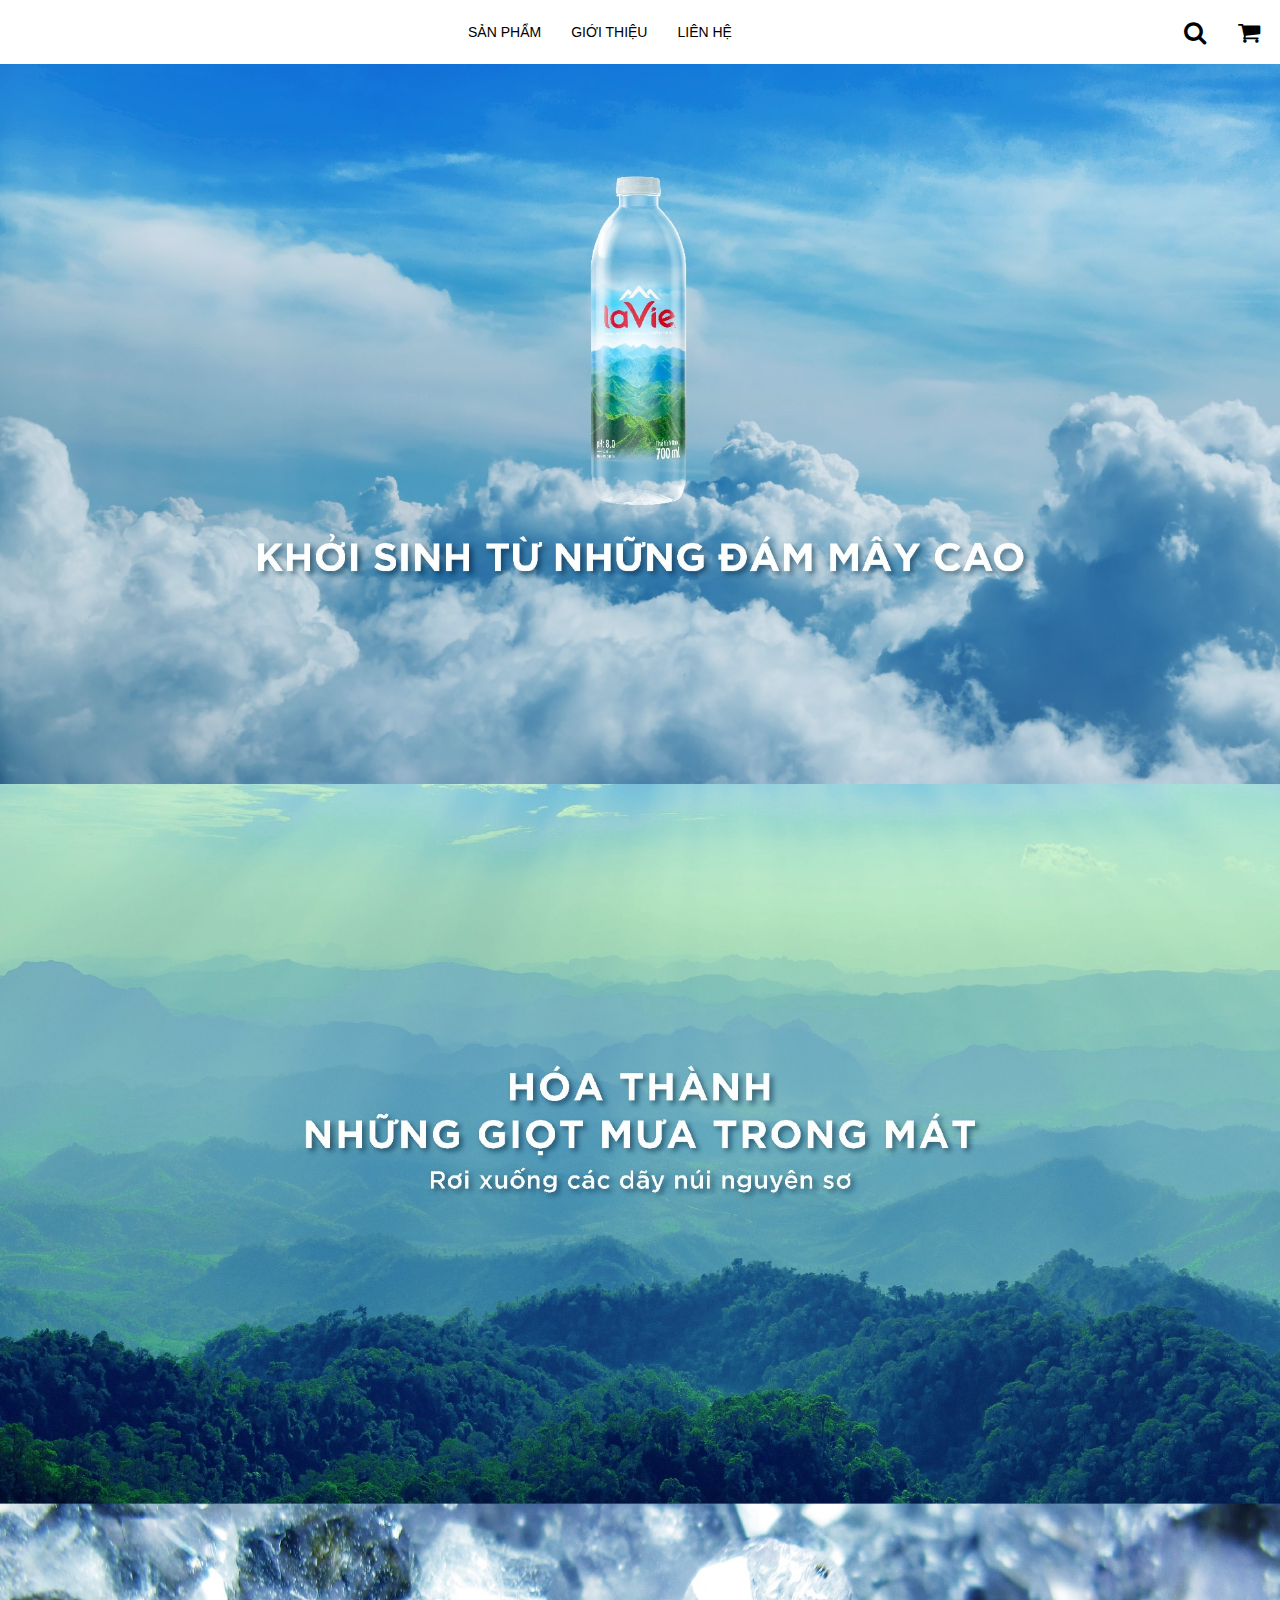
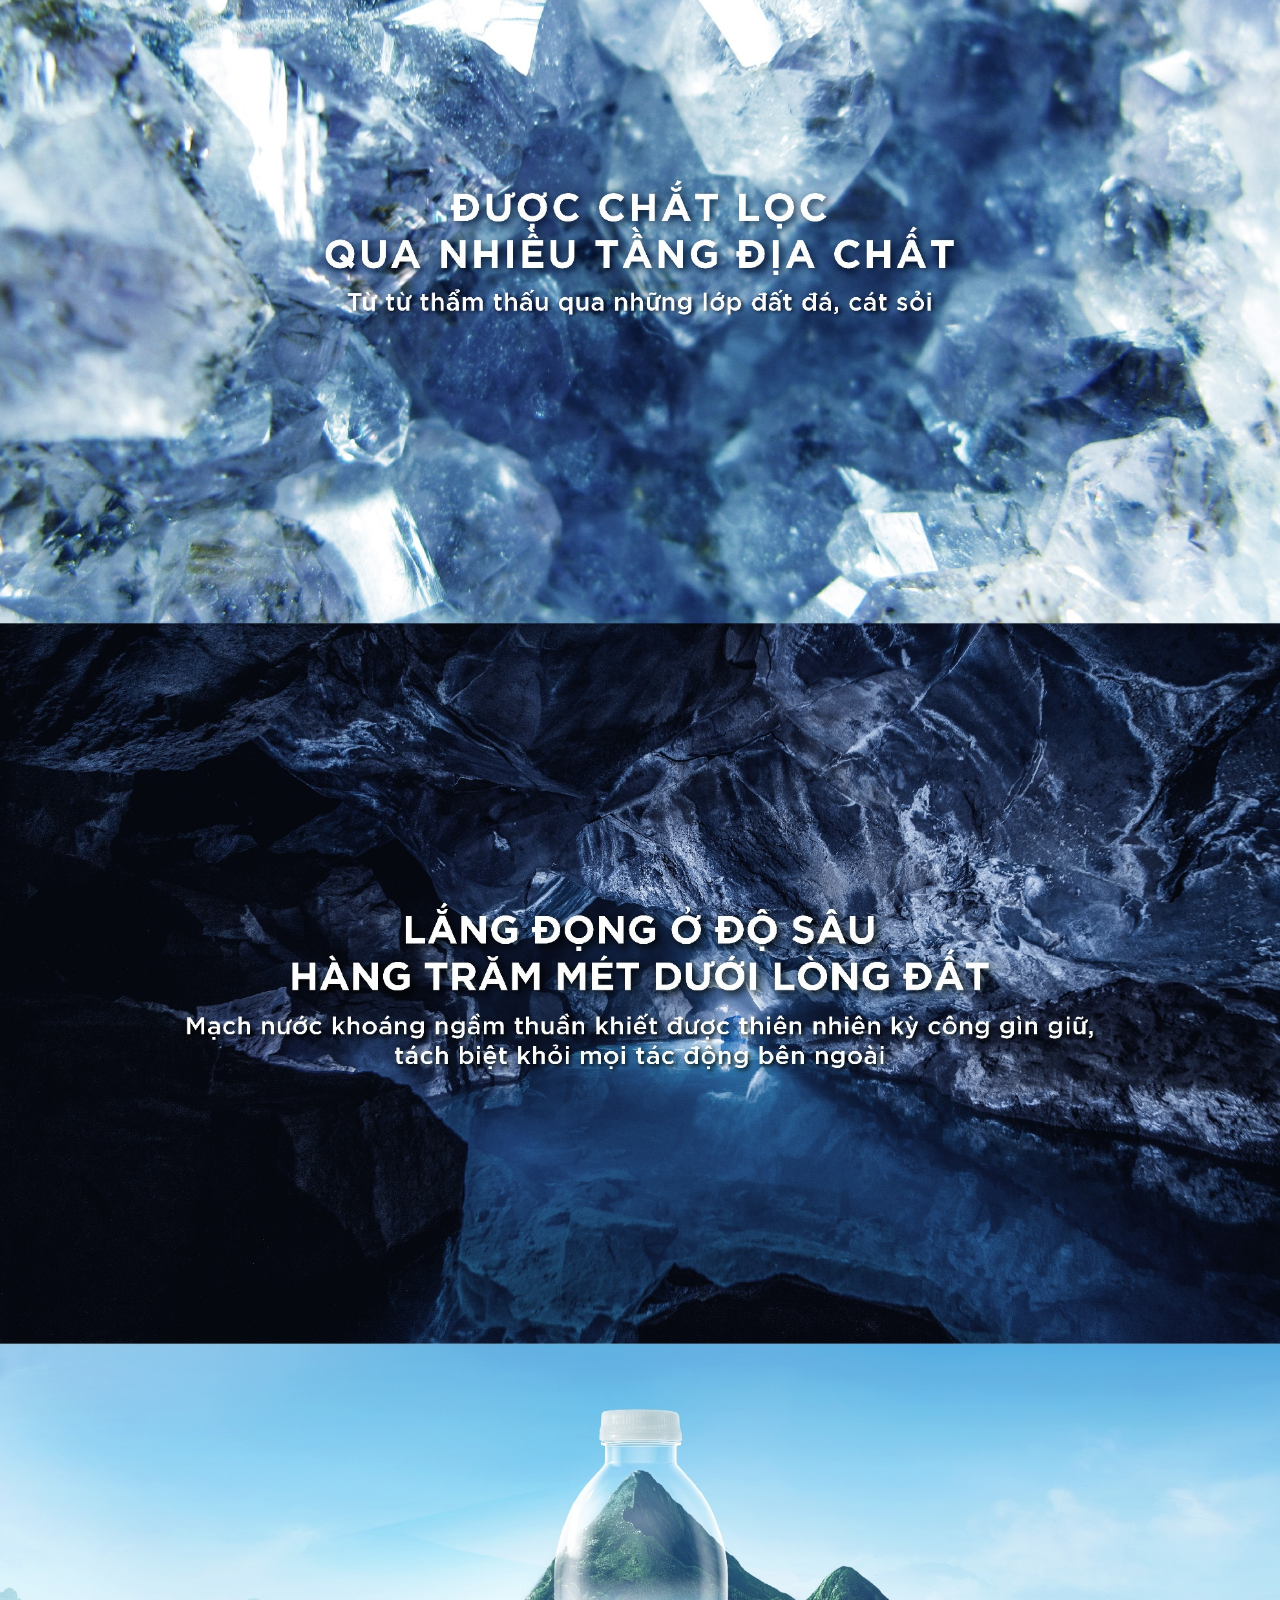
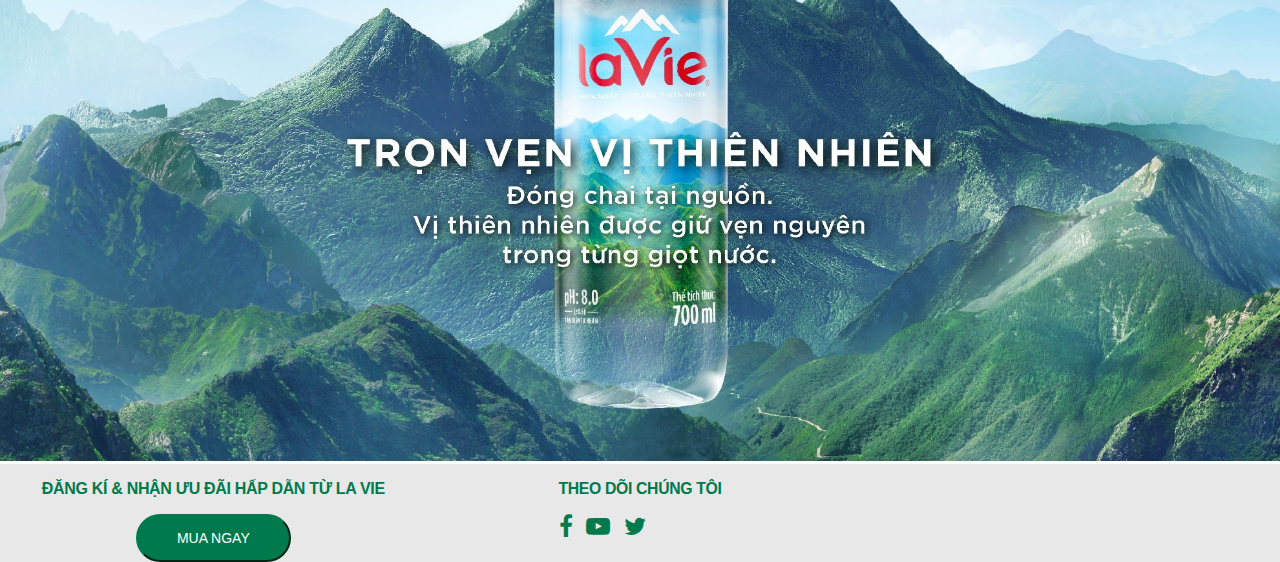
==== about.html @ 6d59ee2c "contact" ====
<!DOCTYPE html>
<html lang="en">
  <head>
    <meta charset="UTF-8" />
    <meta http-equiv="X-UA-Compatible" content="IE=edge" />
    <meta name="viewport" content="width=device-width, initial-scale=1.0" />
    <title>About</title>
    <link rel="stylesheet" href="footer.html" />
    <link rel="stylesheet" href="header.html" />
  </head>

  <body>
    <div include-html="header.html"></div>
    <img src="images/LaVie_bannerWeb_VE-06.jpg" alt="" style="width: 100%" />
    <div include-html="footer.html"></div>
  </body>
  <script src="js/script.js"></script>
</html>
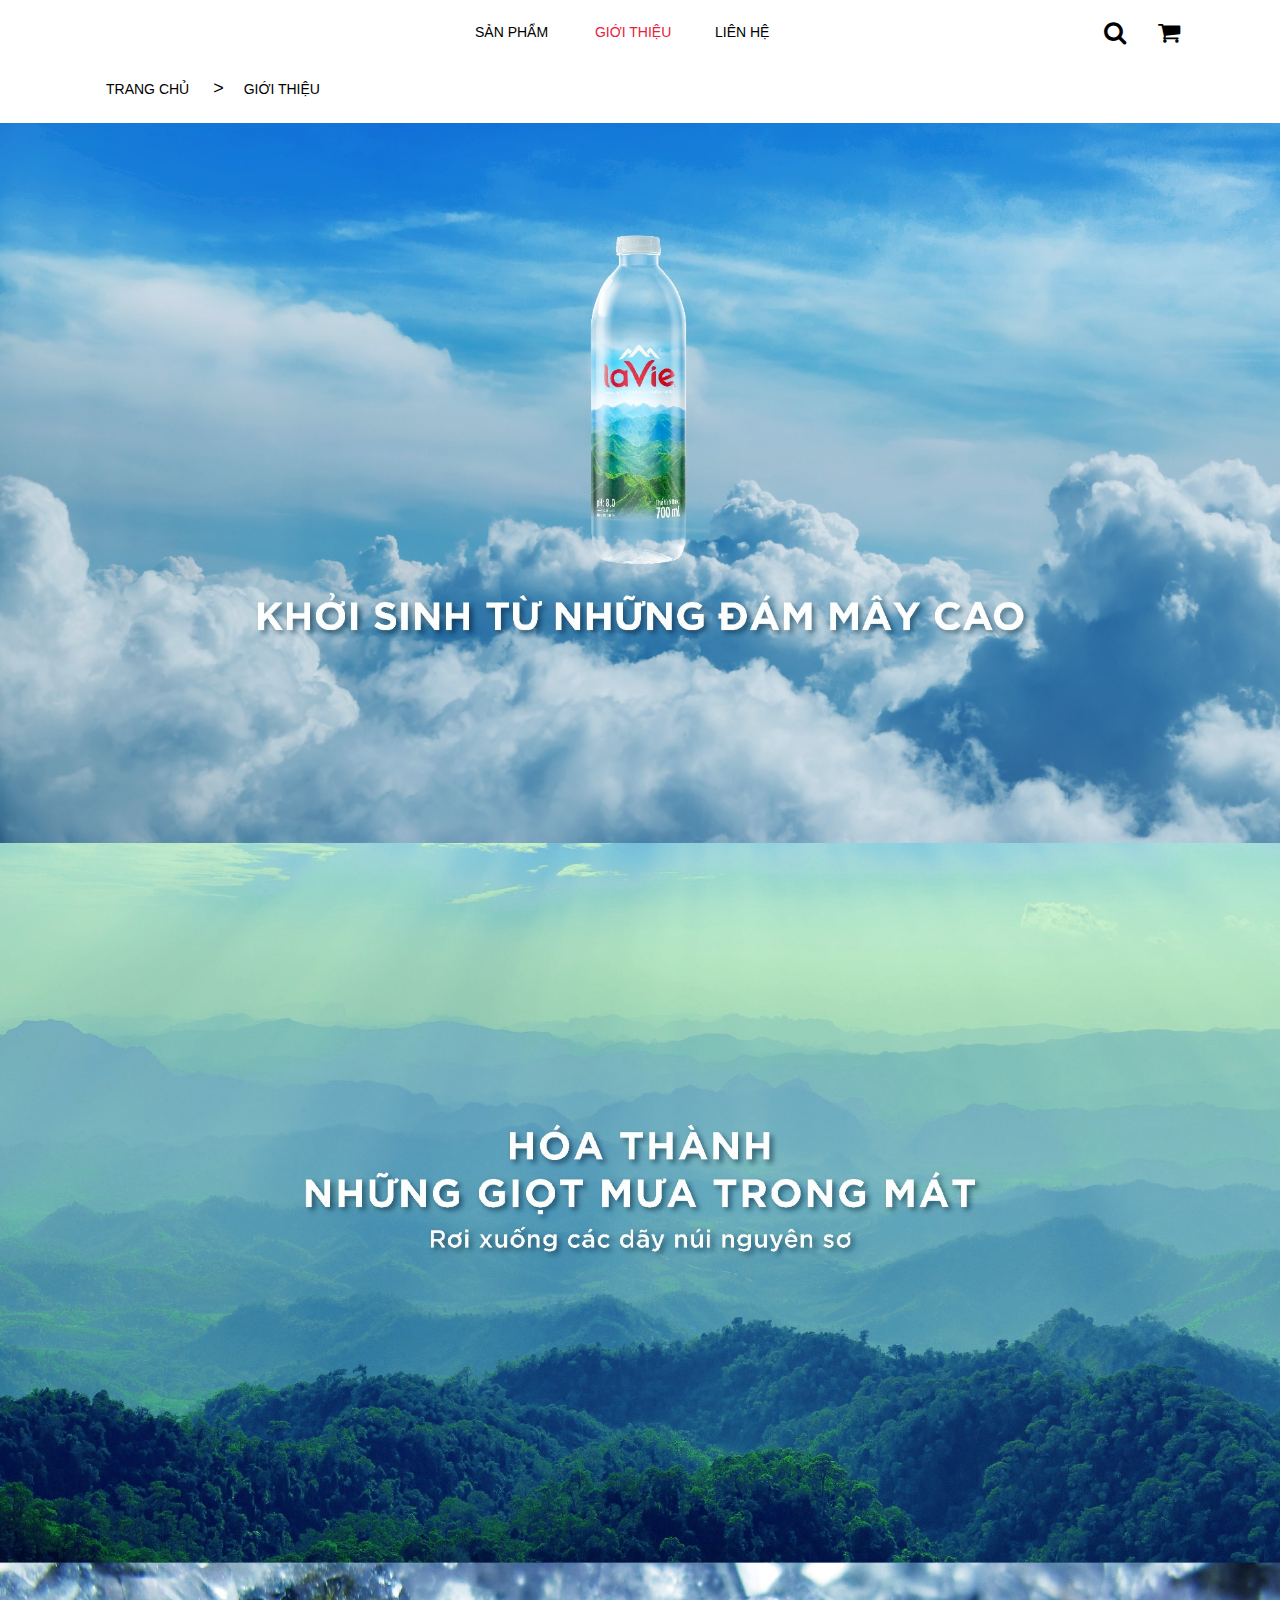
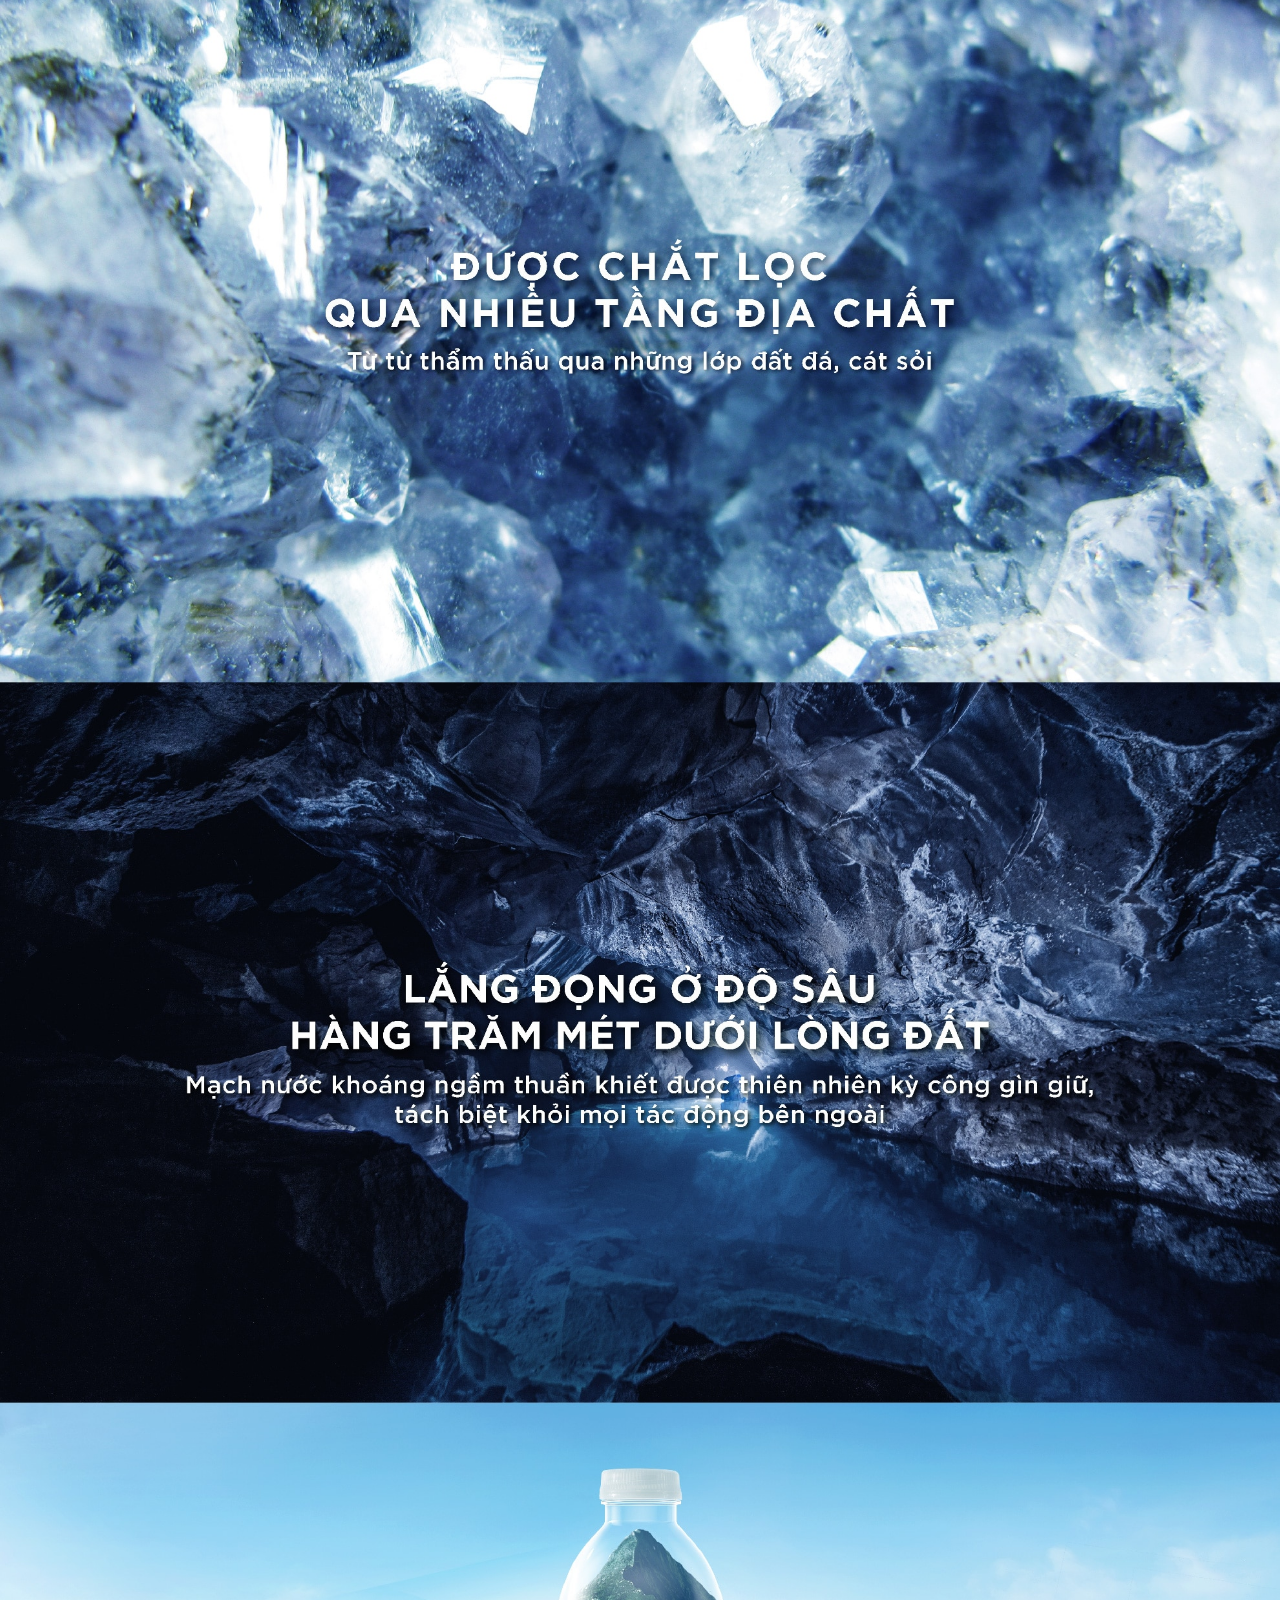
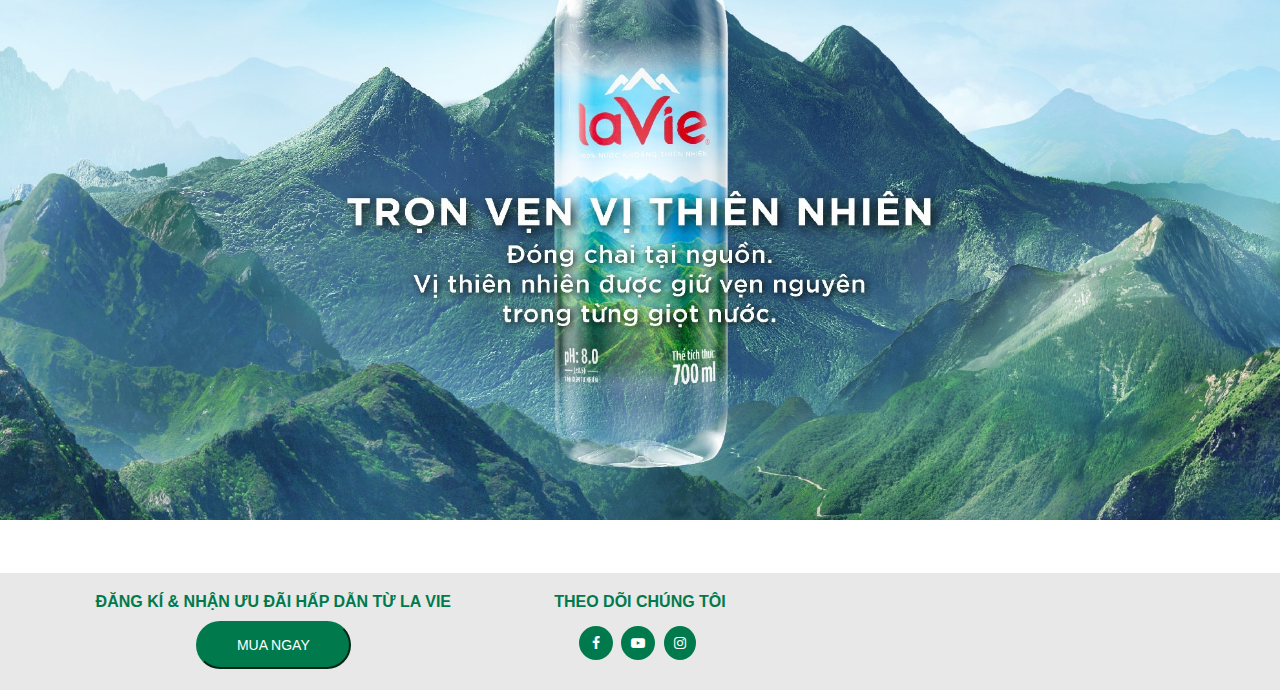
==== commit 7d310cc9: "fixbugs" ====
--- a/about.html
+++ b/about.html
@@ -4,14 +4,81 @@
     <meta charset="UTF-8" />
     <meta http-equiv="X-UA-Compatible" content="IE=edge" />
     <meta name="viewport" content="width=device-width, initial-scale=1.0" />
-    <title>About</title>
+    <title>GIỚI THIỆU</title>
     <link rel="stylesheet" href="footer.html" />
     <link rel="stylesheet" href="header.html" />
+    <link rel="stylesheet" href="css/about.css" />
   </head>
 
   <body>
-    <div include-html="header.html"></div>
+    <header>
+      <div class="container">
+        <div class="row">
+          <div class="col-4">
+            <a href="index.html">
+              <img
+                class="logo"
+                src="https://www.laviewater.com/media/logo/default/logo_120X41.png"
+                alt=""
+              />
+            </a>
+            <a href="javascript:void(0);" class="toggle" onclick="myFunction()">
+              <i class="fa fa-bars" style="color: black"></i
+            ></a>
+          </div>
+          <div class="col-4">
+            <div class="navigation">
+              <ul class="navigation">
+                <a href="product.html" class="p-header"><li>SẢN PHẨM</li></a>
+                <a href="about.html" class="p-header"
+                  ><li style="color: #eb2039">GIỚI THIỆU</li></a
+                >
+                <a href="contact.html" class="p-header"><li>LIÊN HỆ</li></a>
+              </ul>
+            </div>
+          </div>
+          <div class="col-4">
+            <div class="icon">
+              <a href="javascript:void(0);" onclick="searchBar()">
+                <i
+                  class="fa fa-search"
+                  style="font-size: 24px; position: relative; color: black"
+                ></i
+              ></a>
+              <div id="search-bar-container">
+                <input
+                  type="text"
+                  placeholder="Tìm kiếm..."
+                  name="search"
+                  class="search-bar"
+                />
+                <a href=""
+                  ><i class="fa fa-search" style="font-size: 16px"></i
+                ></a>
+              </div>
+              <i class="fa fa-shopping-cart" style="font-size: 24px"></i>
+            </div>
+          </div>
+        </div>
+      </div>
+    </header>
+    <div class="container">
+      <div class="topnav">
+        <div id="toggle-bar">
+          <a href="product.html">Sản phẩm</a>
+          <a href="about.html">Giới thiệu</a>
+          <a href="contact.html">Liên hệ</a>
+        </div>
+      </div>
+    </div>
+    <div class="container">
+      <ul class="breadcrumb">
+        <li><a href="index.html">TRANG CHỦ</a></li>
+        <li><a href="about.html">GIỚI THIỆU</a></li>
+      </ul>
+    </div>
     <img src="images/LaVie_bannerWeb_VE-06.jpg" alt="" style="width: 100%" />
+
     <div include-html="footer.html"></div>
   </body>
   <script src="js/script.js"></script>
--- a/css/about.css
+++ b/css/about.css
@@ -0,0 +1,521 @@
+* {
+  font-family: "Open Sans", "Helvetica Neue", Helvetica, Arial, sans-serif;
+  font-weight: 400;
+  font-size: 14px;
+}
+
+body {
+  margin: 0;
+}
+
+header {
+  padding-top: 10px;
+}
+.navigation {
+  display: flex;
+  flex-direction: row;
+  justify-content: center;
+  align-items: center;
+  padding: 0px;
+  gap: 30px;
+  list-style-type: none;
+  color: black;
+}
+
+.icon {
+  display: flex;
+  flex-direction: row;
+  justify-content: end;
+  align-items: center;
+  padding: 0px;
+  gap: 22px;
+  padding-top: 10px;
+}
+
+a {
+  text-decoration: none;
+}
+
+.container {
+  max-width: 1100px;
+  margin: 0 auto;
+  /* padding-left: 15px;
+      padding-right: 15px; */
+}
+
+.row {
+  display: flex;
+  flex-direction: row;
+  flex-wrap: wrap;
+}
+
+/* [class*="col-"] {
+  margin-bottom: 10px;
+} */
+
+.col-1 {
+  width: 8.333333%;
+}
+
+.col-2 {
+  width: 16.6666%;
+}
+
+.col-3 {
+  width: 25%;
+}
+
+.col-4 {
+  width: 33.333333%;
+}
+
+.col-5 {
+  width: 41.666667%;
+}
+
+.col-6 {
+  width: 50%;
+}
+
+.col-7 {
+  width: 58.333333%;
+}
+
+.col-8 {
+  width: 66.666667%;
+}
+
+.col-9 {
+  width: 75%;
+}
+
+.col-10 {
+  width: 83.333333%;
+}
+
+.col-11 {
+  width: 91.666667%;
+}
+
+.col-12 {
+  width: 100%;
+}
+
+img {
+  max-width: 100%;
+}
+
+.logo {
+  width: 20%;
+}
+
+#search-bar-container {
+  top: 65px;
+  position: absolute;
+  display: none;
+  border: 4px solid turquoise;
+  border-radius: 50px;
+  background-color: white;
+  max-width: 200px;
+  padding: 8px;
+}
+
+.search-bar {
+  flex-grow: 2;
+  border-radius: 0px;
+  border: none;
+}
+
+input:focus {
+  outline: none;
+}
+
+.border {
+  padding-top: 30px;
+  border-bottom: 4px groove;
+  text-align: center;
+}
+
+p {
+  font-size: 1.125rem;
+  letter-spacing: -0.02em;
+  font-weight: 600;
+}
+
+/* footer */
+
+.p-footer {
+  color: #007a4c;
+  font-size: 16px;
+  text-align: justify;
+  list-style-type: none;
+}
+
+.text-footer {
+  text-align: justify;
+  color: #007a4c;
+  font-size: 16px;
+}
+
+.p-footer {
+  text-align: center;
+}
+
+.p-header {
+  width: 90px;
+  color: black;
+}
+
+.title-footer {
+  padding-top: 6px;
+  color: #007a4c;
+  font-size: 16px;
+  font-weight: 600;
+}
+.ul-footer {
+  text-align: center;
+}
+
+.left {
+  text-align: end;
+  color: #007a4c;
+}
+
+footer {
+  background-color: #e8e8e8;
+  bottom: 0;
+  left: 0;
+}
+
+/*btn footer*/
+.button-footer {
+  justify-content: center;
+  border-radius: 40px;
+  background-color: #007a4c;
+  border-color: #007a4c;
+  font-size: 1em;
+  padding: 1rem 2.25rem;
+  padding-left: 2.8em;
+  padding-right: 2.8em;
+  color: white;
+}
+.btn {
+  text-align: center;
+}
+
+.footer-icon {
+  padding-right: 65px;
+  padding-bottom: 10px;
+}
+
+.fa {
+  padding-right: 10px;
+}
+.center {
+  text-align: center;
+}
+.green {
+  color: #007a4c;
+}
+
+.toggle {
+  display: none;
+}
+
+#toggle-bar {
+  display: none;
+  position: absolute;
+  left: 0;
+  width: 100%;
+  z-index: 1;
+  background-color: #007a4c;
+}
+
+.topnav {
+  overflow: hidden;
+  background-color: #007a4c;
+}
+
+.topnav a {
+  color: white;
+  padding: 14px 25px;
+  text-decoration: none;
+  font-size: 17px;
+  display: block;
+}
+
+@media (max-width: 1238px) {
+  .navigation {
+    display: none;
+  }
+  .logo {
+    width: 100px;
+  }
+  .icon {
+    display: flex;
+    text-align: center;
+  }
+  .toggle {
+    text-align: center;
+    display: inline-block;
+  }
+}
+
+@media (max-width: 1189px) and (min-width: 300px) {
+  .card-img {
+    text-align: center;
+  }
+  .card-buttons {
+    justify-content: space-between;
+  }
+  /* .card-button-1 {
+      width: 30%;
+      padding: 1px;
+      font-size: 10px;
+    }
+    .card-button-2 {
+      width: 30%;
+      padding: 1px;
+      font-size: 10px;
+    } */
+  .text-footer {
+    font-size: 12px;
+    padding-left: 20px;
+  }
+  .fa-bars {
+    padding-right: 0px;
+  }
+  .category-info {
+    font-size: 20px;
+  }
+}
+
+@media (max-width: 768px) {
+  .category-info {
+    font-size: 14px;
+    padding-bottom: 20px;
+  }
+  .cate-pic {
+    width: 60%;
+  }
+  .text-footer {
+    display: none;
+  }
+  .text-footer2 {
+    /* font-size: 14px; */
+    display: none;
+  }
+  .footer-icon {
+    display: flex;
+    justify-content: center;
+    padding-top: 20px;
+  }
+  .col-4-category {
+    width: 100%;
+  }
+  .col-4-footer {
+    width: 50%;
+  }
+  .col-4-footer2 {
+    width: 100%;
+  }
+}
+
+@media (max-width: 415px) {
+  .text-footer2 {
+    font-size: 8px;
+    padding-top: 0px;
+  }
+  .footer-icon {
+    padding-bottom: 10px;
+    padding-right: 10px;
+    padding-left: 40px;
+  }
+  .fa-facebook-f::before {
+    font-size: 30px;
+  }
+  .fa-youtube-play::before {
+    font-size: 30px;
+  }
+  .fa-twitter::before {
+    font-size: 30px;
+  }
+  .hotline {
+    width: 200px;
+  }
+  .btn {
+    text-align: center;
+    padding-top: 10px;
+  }
+  .button-footer {
+    padding: 10px;
+  }
+}
+
+/* end header & footer*/
+
+/*breadcrumb*/
+
+ul.breadcrumb {
+  padding: 10px 16px;
+  list-style: none;
+}
+ul.breadcrumb li {
+  display: inline;
+  font-size: 18px;
+}
+ul.breadcrumb li + li:before {
+  padding: 20px;
+  color: black;
+  content: ">";
+}
+ul.breadcrumb li a {
+  text-decoration: none;
+  font-size: 14 px;
+  color: black;
+}
+ul.breadcrumb li a:hover {
+  text-decoration: underline;
+}
+
+/*side custom block*/
+.porto {
+  display: flex;
+  align-items: center;
+}
+.porto-name {
+}
+.porto-container {
+  border: 1px solid #e7e7e7;
+  padding: 20px;
+  justify-content: center;
+  position: fixed;
+}
+
+/*product card*/
+.quantity {
+  display: inline-block;
+}
+
+.quantity .input-text.qty {
+  width: 35px;
+  height: 39px;
+  padding: 0 5px;
+  text-align: center;
+  background-color: transparent;
+  border: 1px solid #efefef;
+}
+
+.quantity.buttons_added {
+  text-align: left;
+  position: relative;
+  white-space: nowrap;
+  vertical-align: top;
+}
+
+.quantity.buttons_added input {
+  display: inline-block;
+  margin: 0;
+  vertical-align: top;
+  box-shadow: none;
+}
+
+.quantity.buttons_added .minus,
+.quantity.buttons_added .plus {
+  padding: 7px 10px 8px;
+  height: 41px;
+  background-color: #ffffff;
+  border: 1px solid #efefef;
+  cursor: pointer;
+}
+
+.quantity.buttons_added .minus {
+  border-right: 0;
+}
+
+.quantity.buttons_added .plus {
+  border-left: 0;
+}
+
+.quantity.buttons_added .minus:hover,
+.quantity.buttons_added .plus:hover {
+  background: #eeeeee;
+}
+
+.quantity input::-webkit-outer-spin-button,
+.quantity input::-webkit-inner-spin-button {
+  -webkit-appearance: none;
+  -moz-appearance: none;
+  margin: 0;
+}
+
+.quantity.buttons_added .minus:focus,
+.quantity.buttons_added .plus:focus {
+  outline: none;
+}
+
+.card {
+  padding-left: 20px;
+  padding-right: 20px;
+}
+
+.card-info {
+  text-align: center;
+}
+
+.card-title {
+  font-size: 16px;
+}
+
+.card-price {
+  padding-top: 10px;
+  font-size: 16px;
+  font-weight: 600;
+  padding-bottom: 10px;
+}
+.card-buttons {
+  padding-top: 10px;
+  display: flex;
+  justify-content: space-between;
+  padding-bottom: 20px;
+}
+
+.card-button-2 {
+  width: 45%;
+  background-color: #eb2039;
+  border: none;
+  color: white;
+  line-height: 34px;
+}
+
+.card-button-1 {
+  width: 45%;
+  background-color: white;
+  border: 1px solid #d9d9d9;
+  line-height: 34px;
+}
+
+/*product page*/
+@media (max-width: 1079px) {
+  .porto-container {
+    display: none;
+  }
+  .card-title {
+    font-size: 14px;
+  }
+  .col-9 {
+    width: 100%;
+  }
+}
+
+@media (max-width: 717px) {
+  .col-4-card {
+    width: 50%;
+  }
+  .card-button-1 {
+    font-size: 10px;
+  }
+  .card-button-2 {
+    font-size: 10px;
+  }
+}
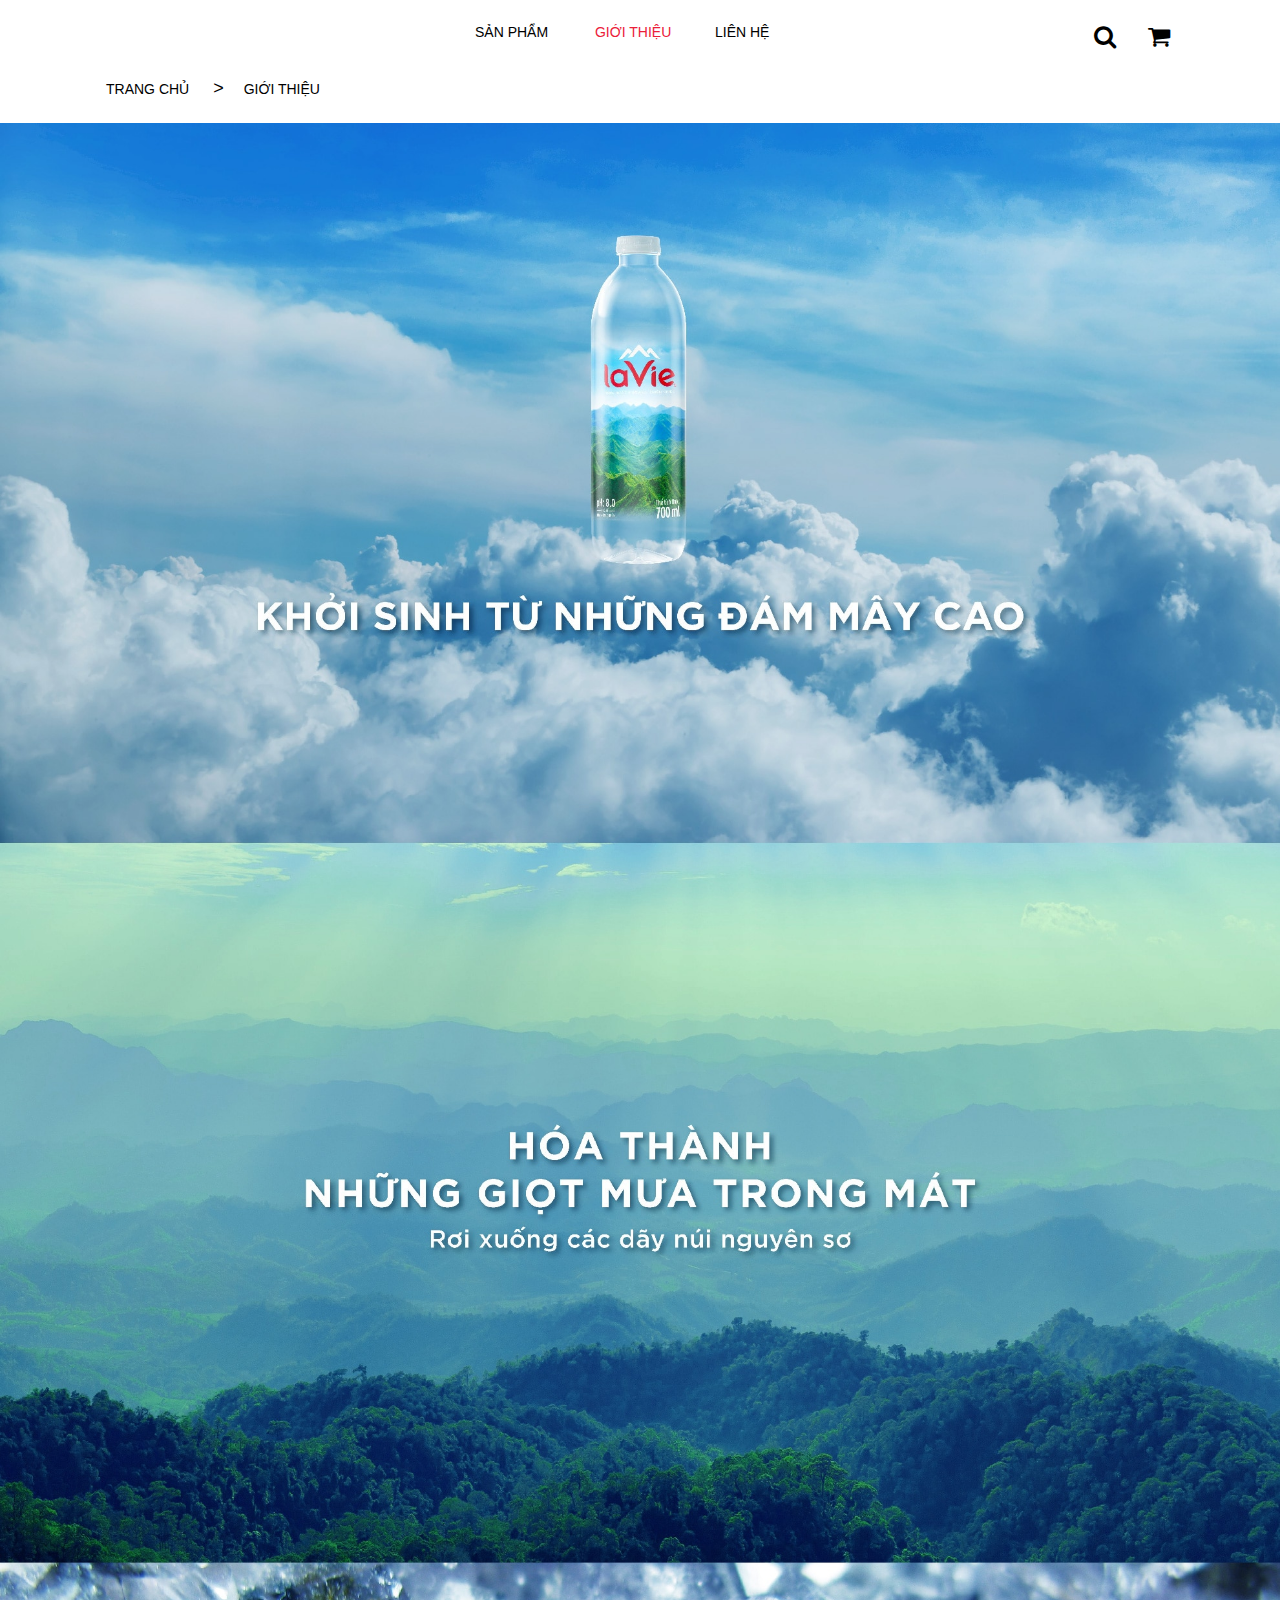
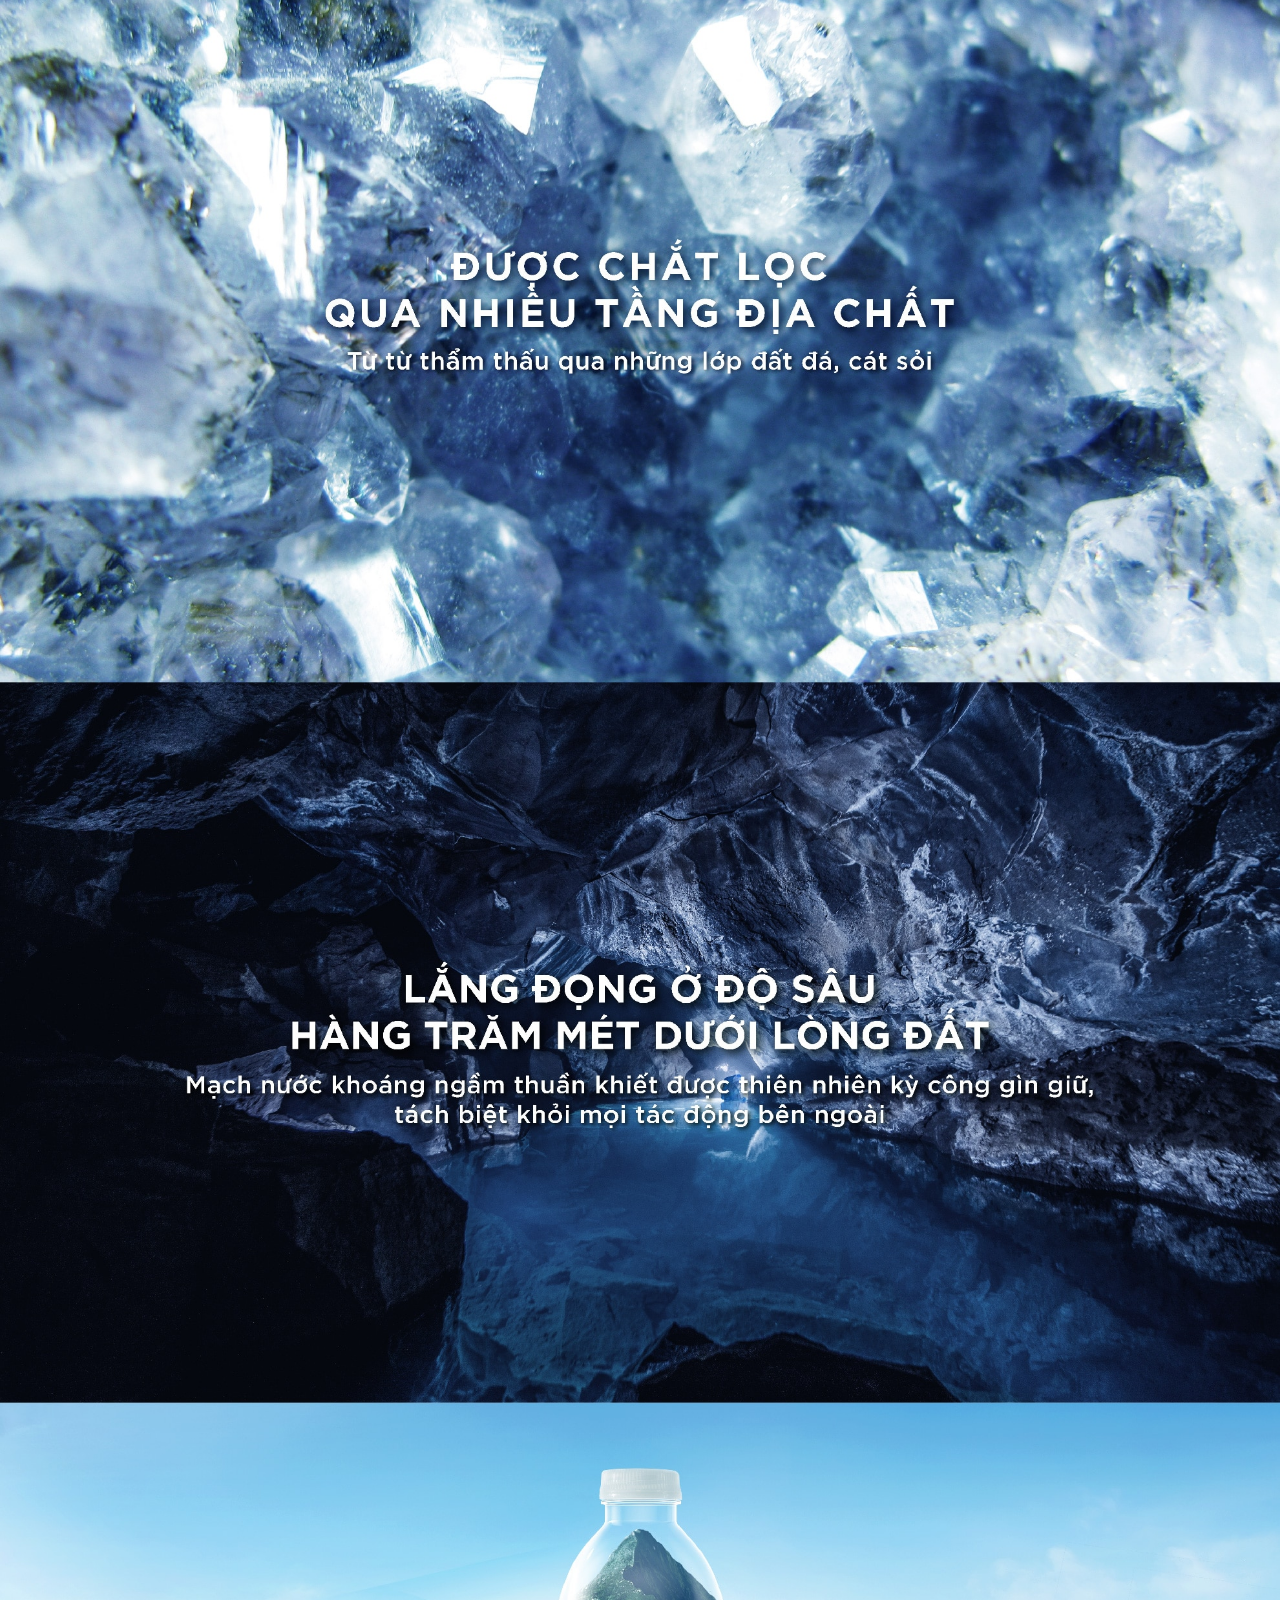
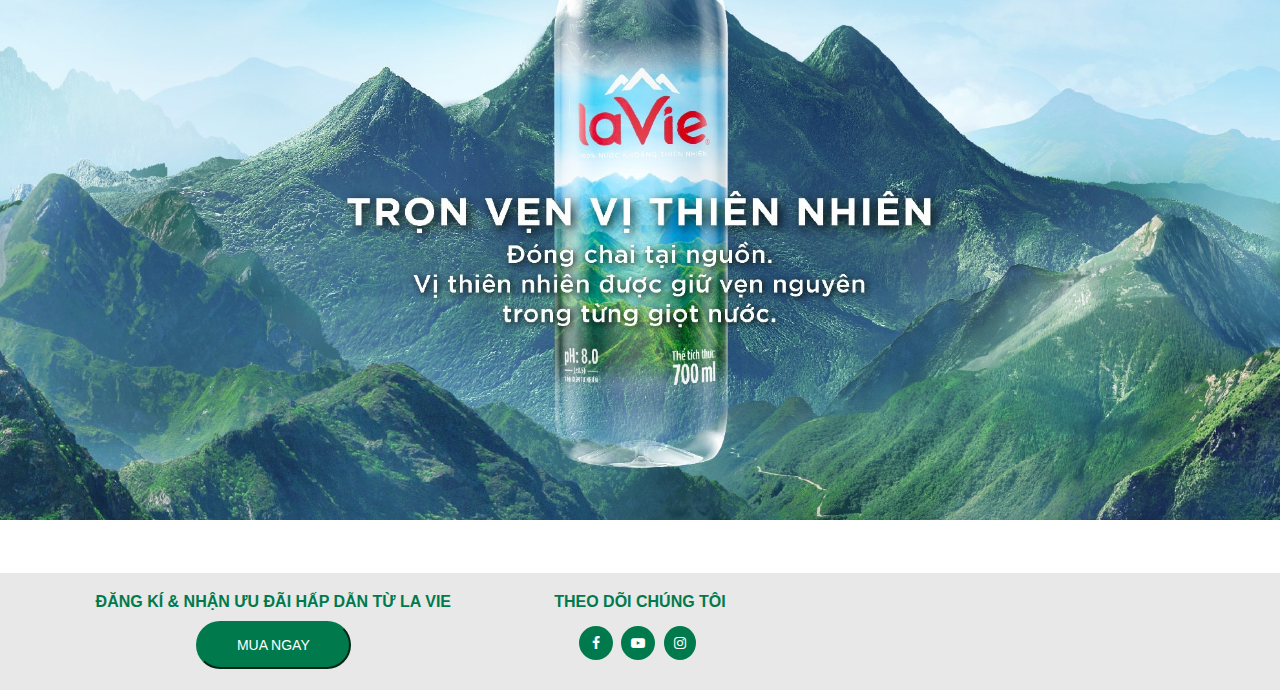
==== commit dfab734b: "..." ====
--- a/about.html
+++ b/about.html
@@ -8,6 +8,11 @@
     <link rel="stylesheet" href="footer.html" />
     <link rel="stylesheet" href="header.html" />
     <link rel="stylesheet" href="css/about.css" />
+    <link
+      rel="icon"
+      type="image/x-icon"
+      href="https://www.laviewater.com/static/version1654191140/frontend/Lavie/water/default/Magento_Theme/favicon.ico"
+    />
   </head>
 
   <body>
@@ -52,11 +57,13 @@
                   name="search"
                   class="search-bar"
                 />
-                <a href=""
+                <a href="search-result.html" style="color: black"
                   ><i class="fa fa-search" style="font-size: 16px"></i
                 ></a>
               </div>
-              <i class="fa fa-shopping-cart" style="font-size: 24px"></i>
+              <a href="cart.html" style="color: black">
+                <i class="fa fa-shopping-cart" style="font-size: 24px"></i>
+              </a>
             </div>
           </div>
         </div>
--- a/css/about.css
+++ b/css/about.css
@@ -398,7 +398,7 @@
 }
 
 .quantity .input-text.qty {
-  width: 35px;
+  width: 20px;
   height: 39px;
   padding: 0 5px;
   text-align: center;
